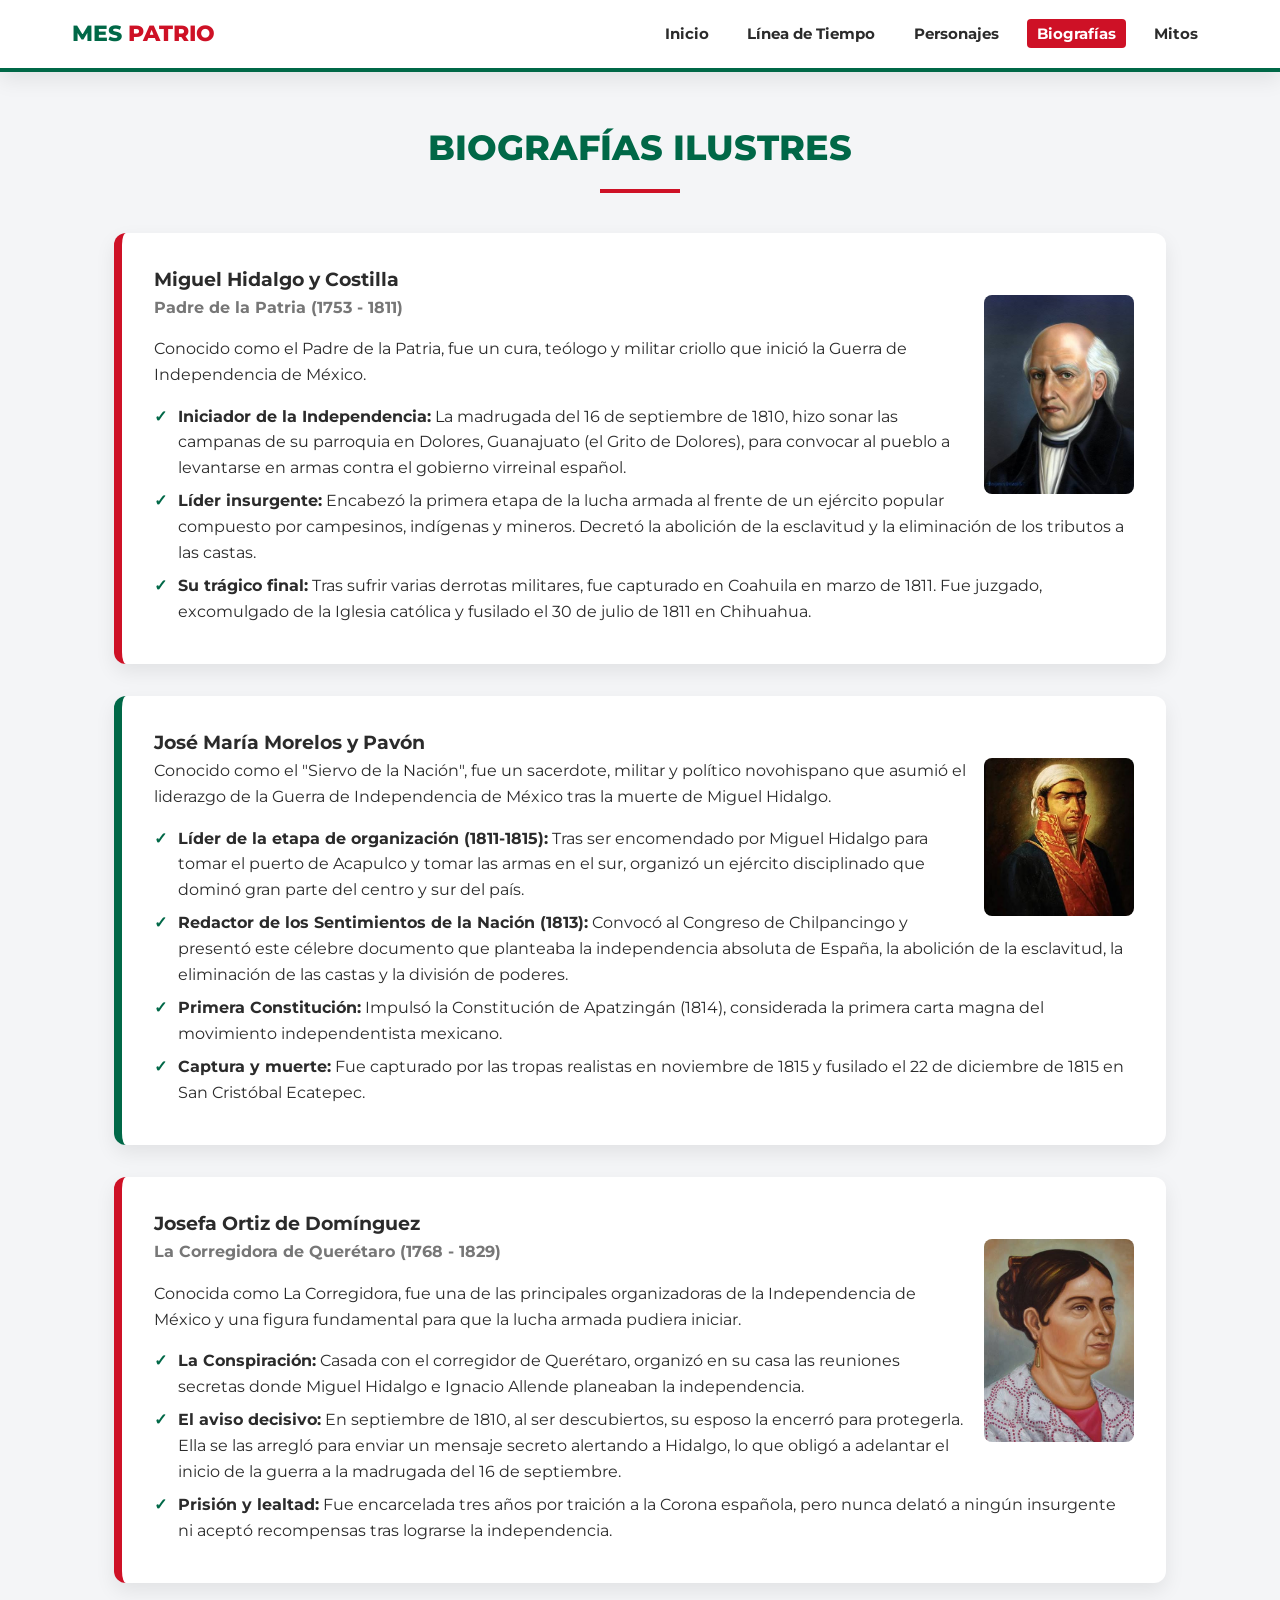
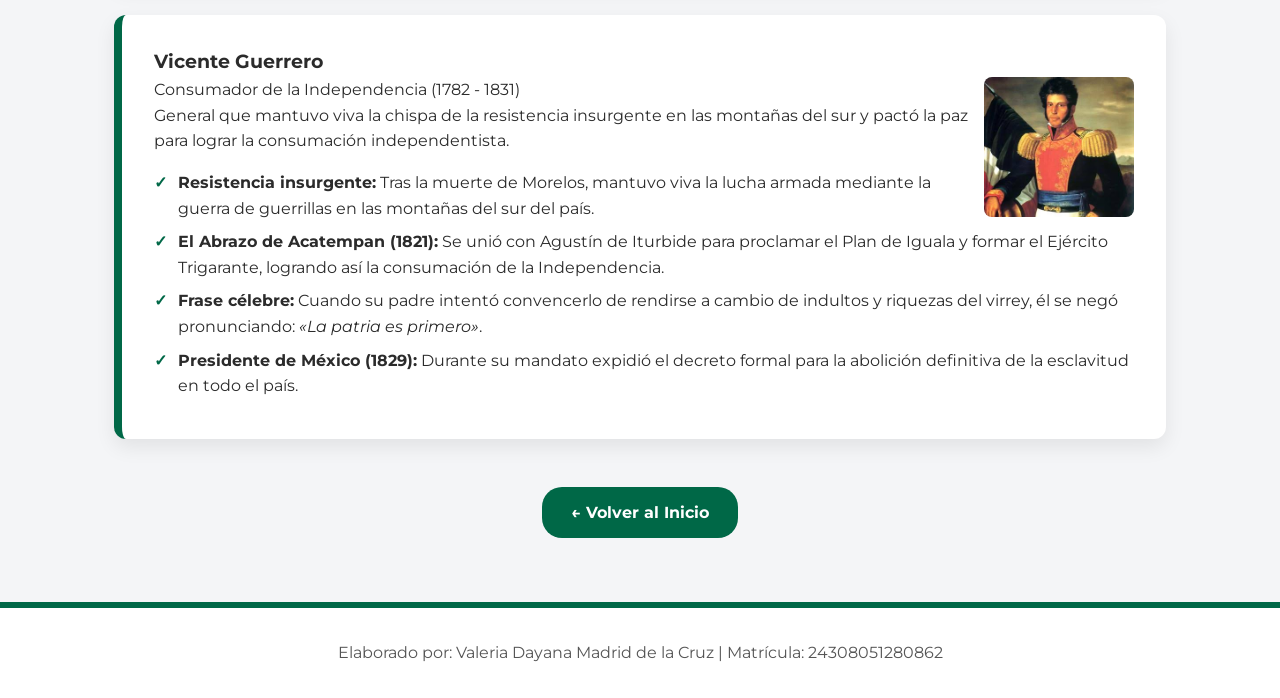
==== biografias.html @ 23df023a "Add files via upload" ====
<!DOCTYPE html>
<html lang="es">
<head>
    <meta charset="UTF-8">
    <meta name="viewport" content="width=device-width, initial-scale=1.0">
    <title>Biografías - Mes Patrio</title>
    <link href="https://fonts.googleapis.com/css2?family=Montserrat:wght@400;600;700;800&display=swap" rel="stylesheet">
    <link rel="stylesheet" href="style.css">
</head>
<body>

    <header>
        <div class="nav-container">
            <a href="index.html" class="logo">Mes <span>Patrio</span></a>
            <nav>
                <ul>
                    <li><a href="index.html">Inicio</a></li>
                    <li><a href="linea_tiempo.html">Línea de Tiempo</a></li>
                    <li><a href="personajes.html">Personajes</a></li>
                    <li><a href="biografias.html" class="active">Biografías</a></li>
                    <li><a href="mitos.html">Mitos</a></li>
                </ul>
            </nav>
        </div>
    </header>

    <main class="contenedor">
        <h2 class="titulo-seccion">Biografías Ilustres</h2>

        <article class="bio-card">
            <h3>Miguel Hidalgo y Costilla</h3>
            <img src="Miguel_Hidalgo.jpg" alt="Miguel Hidalgo">
            <p class="subtitulo">Padre de la Patria (1753 - 1811)</p>
            <p>Conocido como el Padre de la Patria, fue un cura, teólogo y militar criollo que inició la Guerra de Independencia de México.</p>
            <ul class="bio-list">
                <li><strong>Iniciador de la Independencia:</strong> La madrugada del 16 de septiembre de 1810, hizo sonar las campanas de su parroquia en Dolores, Guanajuato (el Grito de Dolores), para convocar al pueblo a levantarse en armas contra el gobierno virreinal español.</li>
                <li><strong>Líder insurgente:</strong> Encabezó la primera etapa de la lucha armada al frente de un ejército popular compuesto por campesinos, indígenas y mineros. Decretó la abolición de la esclavitud y la eliminación de los tributos a las castas.</li>
                <li><strong>Su trágico final:</strong> Tras sufrir varias derrotas militares, fue capturado en Coahuila en marzo de 1811. Fue juzgado, excomulgado de la Iglesia católica y fusilado el 30 de julio de 1811 en Chihuahua.</li>
            </ul>
        </article>

        <article class="bio-card">
            <h3>José María Morelos y Pavón</h3>
            <img src="Jose_Maria_Pavon.jpg" alt="José María Morelos">
            <p>Conocido como el "Siervo de la Nación", fue un sacerdote, militar y político novohispano que asumió el liderazgo de la Guerra de Independencia de México tras la muerte de Miguel Hidalgo.</p>
            <ul class="bio-list">
                <li><strong>Líder de la etapa de organización (1811-1815):</strong> Tras ser encomendado por Miguel Hidalgo para tomar el puerto de Acapulco y tomar las armas en el sur, organizó un ejército disciplinado que dominó gran parte del centro y sur del país.</li>
                <li><strong>Redactor de los Sentimientos de la Nación (1813):</strong> Convocó al Congreso de Chilpancingo y presentó este célebre documento que planteaba la independencia absoluta de España, la abolición de la esclavitud, la eliminación de las castas y la división de poderes.</li>
                <li><strong>Primera Constitución:</strong> Impulsó la Constitución de Apatzingán (1814), considerada la primera carta magna del movimiento independentista mexicano.</li>
                <li><strong>Captura y muerte:</strong> Fue capturado por las tropas realistas en noviembre de 1815 y fusilado el 22 de diciembre de 1815 en San Cristóbal Ecatepec.</li>
            </ul>
        </article>

        <article class="bio-card">
            <h3>Josefa Ortiz de Domínguez</h3>
            <img src="josefa_ortiz_de_domínguez.jpg" alt="Josefa Ortiz">
            <p class="subtitulo">La Corregidora de Querétaro (1768 - 1829)</p>
            <p>Conocida como La Corregidora, fue una de las principales organizadoras de la Independencia de México y una figura fundamental para que la lucha armada pudiera iniciar.</p>
            <ul class="bio-list">
                <li><strong>La Conspiración:</strong> Casada con el corregidor de Querétaro, organizó en su casa las reuniones secretas donde Miguel Hidalgo e Ignacio Allende planeaban la independencia.</li>
                <li><strong>El aviso decisivo:</strong> En septiembre de 1810, al ser descubiertos, su esposo la encerró para protegerla. Ella se las arregló para enviar un mensaje secreto alertando a Hidalgo, lo que obligó a adelantar el inicio de la guerra a la madrugada del 16 de septiembre.</li>
                <li><strong>Prisión y lealtad:</strong> Fue encarcelada tres años por traición a la Corona española, pero nunca delató a ningún insurgente ni aceptó recompensas tras lograrse la independencia.</li>
            </ul>
        </article>

        <article class="bio-card">
            <h3>Vicente Guerrero</h3>
            <img src="Vicente_Guerrero.jpg" alt="Vicente Guerrero">
            <p class="subtitulo-bio">Consumador de la Independencia (1782 - 1831)</p>
            <p>General que mantuvo viva la chispa de la resistencia insurgente en las montañas del sur y pactó la paz para lograr la consumación independentista.</p>
            <ul class="bio-list">
                <li><strong>Resistencia insurgente:</strong> Tras la muerte de Morelos, mantuvo viva la lucha armada mediante la guerra de guerrillas en las montañas del sur del país.</li>
                <li><strong>El Abrazo de Acatempan (1821):</strong> Se unió con Agustín de Iturbide para proclamar el Plan de Iguala y formar el Ejército Trigarante, logrando así la consumación de la Independencia.</li>
                <li><strong>Frase célebre:</strong> Cuando su padre intentó convencerlo de rendirse a cambio de indultos y riquezas del virrey, él se negó pronunciando: <em>«La patria es primero»</em>.</li>
                <li><strong>Presidente de México (1829):</strong> Durante su mandato expidió el decreto formal para la abolición definitiva de la esclavitud en todo el país.</li>
            
            </ul>
        </article>

        <div class="volver-container">
            <a href="index.html" class="btn-volver">← Volver al Inicio</a>
        </div>
    </main>

    <footer>
        <p>Elaborado por: Valeria Dayana Madrid de la Cruz | Matrícula: 24308051280862</p>
    </footer>

</body>
</html>
---- style.css ----
:root {
    --verde: #006847;
    --verde-oscuro: #004d34;
    --rojo: #CE1126;
    --blanco: #ffffff;
    --fondo: #f4f5f7;
    --texto: #2B2B2B;
    --texto-sec: #555555;
    --sombra: 0 8px 20px rgba(0, 0, 0, 0.08);
}

* {
    margin: 0;
    padding: 0;
    box-sizing: border-box;
    font-family: 'Montserrat', sans-serif;
}

body {
    background-color: var(--fondo);
    color: var(--texto);
    line-height: 1.6;
}

.contenedor {
    max-width: 1100px;
    margin: 3rem auto;
    padding: 0 1.5rem;
}

/* ==========================================
   NAVEGACIÓN MULTIPÁGINA
   ========================================== */
header {
    background: var(--blanco);
    border-bottom: 4px solid var(--verde);
    position: sticky;
    top: 0;
    z-index: 1000;
    box-shadow: var(--sombra);
}

.nav-container {
    max-width: 1200px;
    margin: 0 auto;
    display: flex;
    justify-content: space-between;
    align-items: center;
    padding: 1rem 2rem;
}

.logo {
    font-size: 1.4rem;
    font-weight: 800;
    color: var(--verde);
    text-transform: uppercase;
    text-decoration: none;
}

.logo span { color: var(--rojo); }

nav ul {
    display: flex;
    list-style: none;
    gap: 1.2rem;
}

nav a {
    text-decoration: none;
    color: var(--texto);
    font-weight: 700;
    font-size: 0.95rem;
    padding: 0.3rem 0.6rem;
    border-radius: 4px;
    transition: all 0.3s ease;
}

nav a:hover, nav a.active {
    color: var(--blanco);
    background-color: var(--rojo);
}

/* ==========================================
   PORTADA Y MENÚ PRINCIPAL DE TEMAS
   ========================================== */
.hero-pagina {
    background: linear-gradient(135deg, var(--verde-oscuro) 0%, var(--verde) 50%, var(--rojo) 100%);
    color: white;
    text-align: center;
    padding: 4rem 1.5rem;
    min-height: calc(100vh - 150px);
    display: flex;
    flex-direction: column;
    justify-content: center;
    align-items: center;
}

.hero-pagina h1 { font-size: 3.5rem; font-weight: 800; }
.hero-pagina h2 { font-size: 1.8rem; margin-bottom: 1.5rem; }

.autor-box {
    background: rgba(255, 255, 255, 0.15);
    backdrop-filter: blur(5px);
    padding: 1rem 2rem;
    border-radius: 8px;
    border: 1px solid rgba(255, 255, 255, 0.3);
    margin-bottom: 2.5rem;
}

/* Enlaces principales hacia cada tema */
.menu-tarjetas {
    display: flex;
    flex-wrap: wrap;
    gap: 1rem;
    justify-content: center;
    max-width: 800px;
}

.btn-tema {
    background: var(--blanco);
    color: var(--verde);
    text-decoration: none;
    padding: 1rem 1.5rem;
    border-radius: 8px;
    font-weight: 800;
    font-size: 1.05rem;
    box-shadow: var(--sombra);
    transition: transform 0.3s, background 0.3s, color 0.3s;
}

.btn-tema:hover {
    transform: translateY(-4px);
    background: var(--rojo);
    color: var(--blanco);
}

/* ==========================================
   COMPONENTES Y TARJETAS
   ========================================== */
.titulo-seccion {
    text-align: center;
    font-size: 2.2rem;
    font-weight: 800;
    color: var(--verde);
    margin-bottom: 2.5rem;
    text-transform: uppercase;
}

.titulo-seccion::after {
    content: '';
    display: block;
    width: 80px;
    height: 4px;
    background: var(--rojo);
    margin: 0.8rem auto 0;
}

.grid-cards {
    display: grid;
    grid-template-columns: repeat(auto-fit, minmax(240px, 1fr));
    gap: 2rem;
}

.banner-img { text-align: center; margin-bottom: 1rem; }
.banner-img img { max-width: 120px; }

/* Línea de tiempo */
.timeline {
    max-width: 850px;
    margin: 0 auto;
    border-left: 4px solid var(--verde);
    padding-left: 2rem;
}

.timeline-item {
    position: relative;
    margin-bottom: 2rem;
    background: var(--blanco);
    padding: 1.5rem;
    border-radius: 10px;
    box-shadow: var(--sombra);
    border-right: 5px solid var(--rojo);
}

.timeline-item::before {
    content: '';
    position: absolute;
    left: -2.65rem;
    top: 1.5rem;
    width: 16px;
    height: 16px;
    border-radius: 50%;
    background-color: var(--rojo);
    border: 3px solid white;
    box-shadow: 0 0 0 3px var(--verde);
}

.fecha, .etiqueta {
    display: inline-block;
    font-weight: 800;
    font-size: 0.85rem;
    padding: 0.2rem 0.8rem;
    border-radius: 20px;
    margin-bottom: 0.5rem;
}

.fecha { background-color: #e8f5e9; color: var(--verde); }
.etiqueta { background-color: var(--rojo); color: white; }

/* Personajes y Biografías */
.card-personaje, .mito-card {
    background: var(--blanco);
    border-radius: 12px;
    box-shadow: var(--sombra);
    padding: 1.5rem;
    border-top: 6px solid var(--verde);
}

.card-personaje { text-align: center; }
.card-personaje img { max-width: 100%; height: auto; border-radius: 8px; margin: 0.8rem 0; }

.bio-card {
    background: var(--blanco);
    border-radius: 12px;
    padding: 2rem;
    margin-bottom: 2rem;
    box-shadow: var(--sombra);
    border-left: 8px solid var(--verde);
}

.bio-card img { max-width: 150px; border-radius: 8px; float: right; margin-left: 1rem; }
.bio-card:nth-child(even) { border-left-color: var(--rojo); }

.subtitulo { font-weight: 700; color: #777; margin-bottom: 1rem; }
.bio-list { list-style: none; margin-top: 1rem; }
.bio-list li { padding-left: 1.5rem; margin-bottom: 0.5rem; position: relative; }
.bio-list li::before { content: '✓'; position: absolute; left: 0; color: var(--verde); font-weight: bold; }

/* Botón Volver */
.volver-container { text-align: center; margin-top: 3rem; }
.btn-volver {
    display: inline-block;
    background: var(--verde);
    color: white;
    text-decoration: none;
    padding: 0.8rem 1.8rem;
    border-radius: 20px;
    font-weight: 700;
    transition: background 0.3s;
}

.btn-volver:hover { background: var(--rojo); }

/* Footer */
footer {
    background-color: var(--blanco);
    text-align: center;
    padding: 2rem 1rem;
    border-top: 6px solid var(--verde);
    margin-top: 4rem;
    color: var(--texto-sec);
}

/* Responsivo */
@media (max-width: 768px) {
    .nav-container { flex-direction: column; gap: 1rem; }
    .hero-pagina h1 { font-size: 2.2rem; }
    .bio-card img { float: none; display: block; margin: 0 auto 1rem; }
}
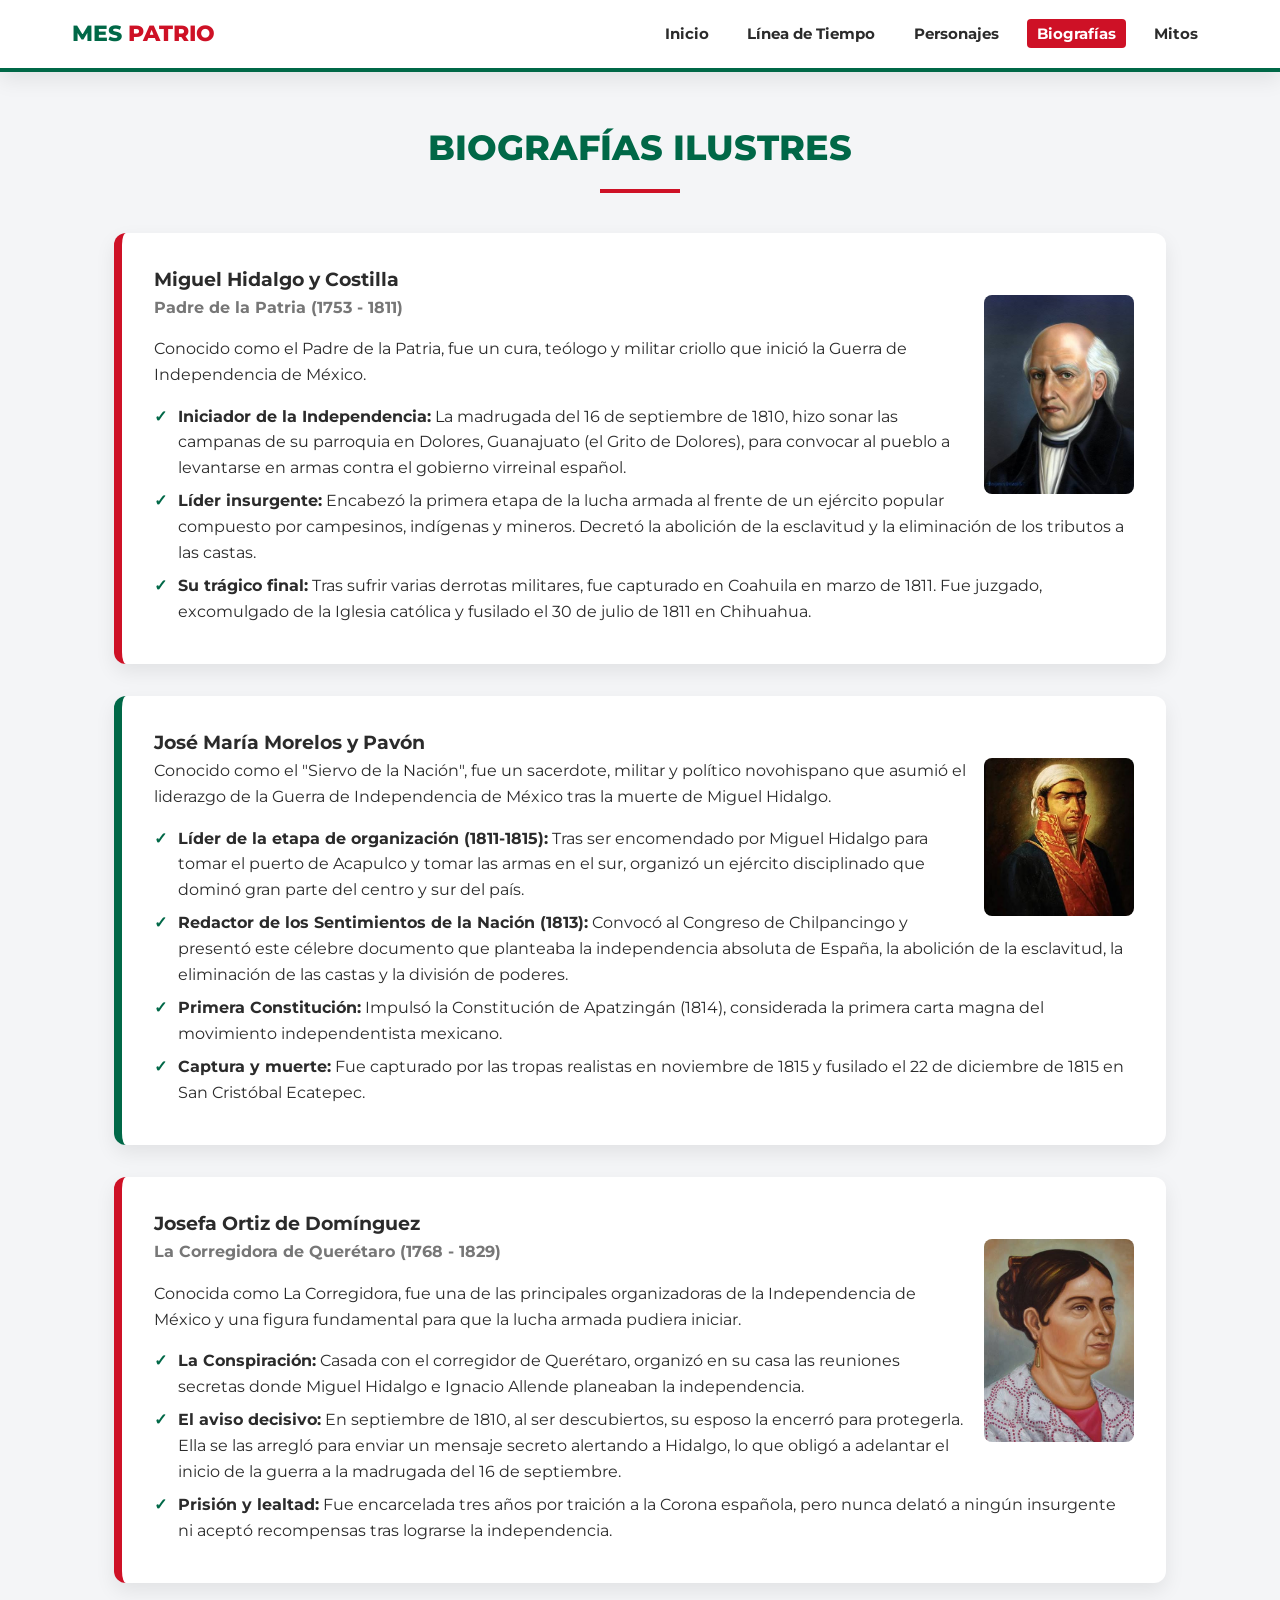
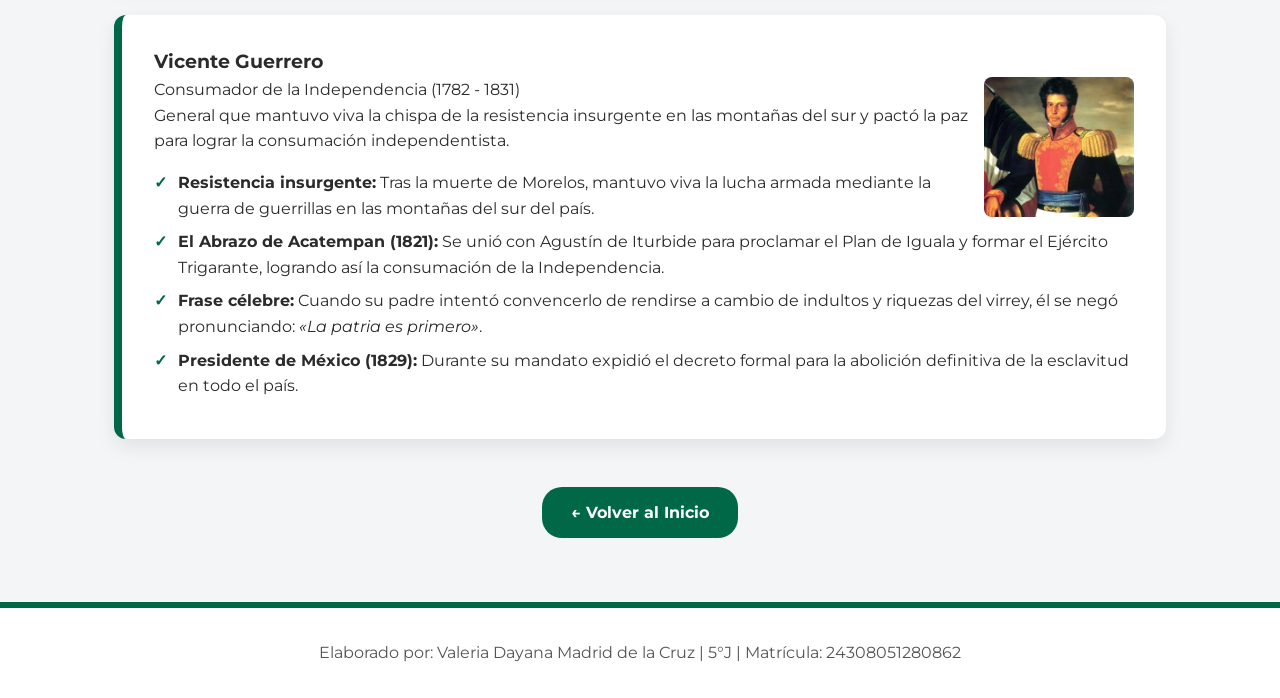
==== commit 214fb60e: "Update biografias.html" ====
--- a/biografias.html
+++ b/biografias.html
@@ -83,8 +83,8 @@
     </main>
 
     <footer>
-        <p>Elaborado por: Valeria Dayana Madrid de la Cruz | Matrícula: 24308051280862</p>
+        <p>Elaborado por: Valeria Dayana Madrid de la Cruz | 5°J | Matrícula: 24308051280862</p>
     </footer>
 
 </body>
-</html>+</html>
